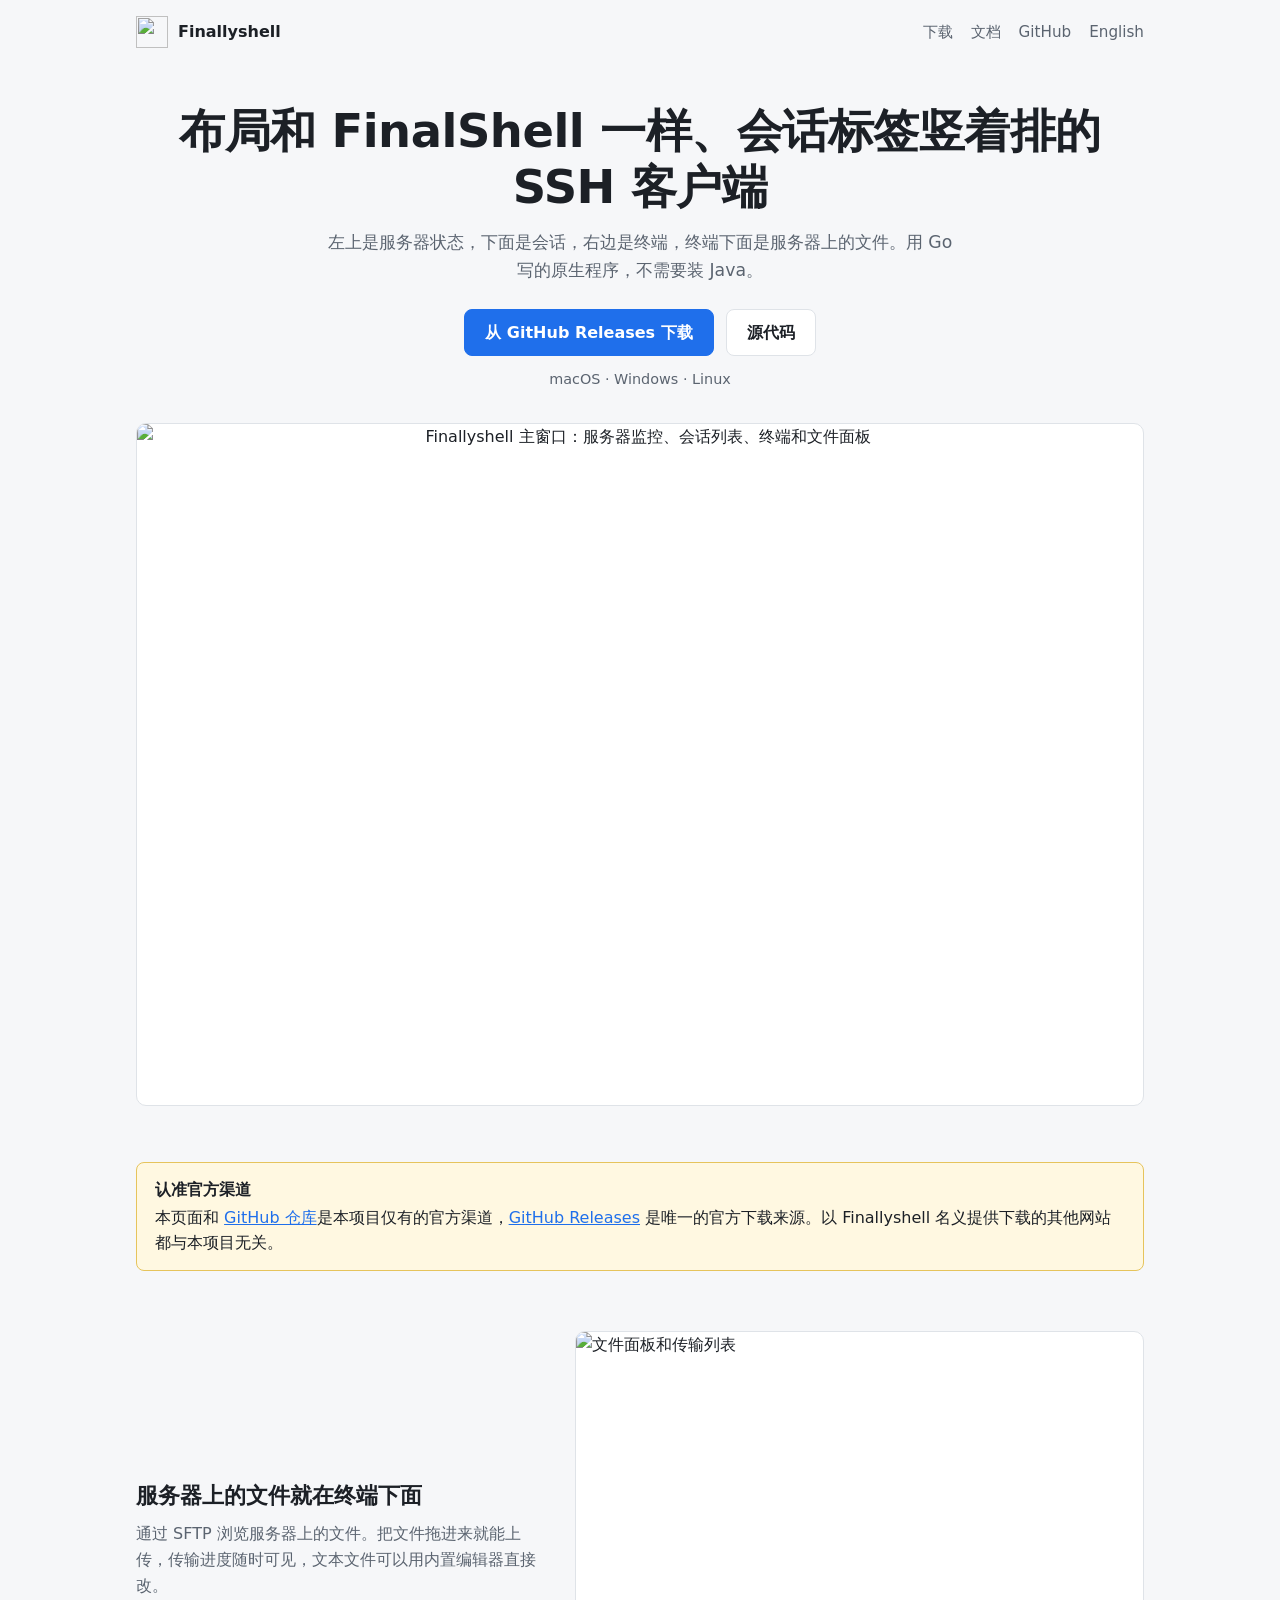
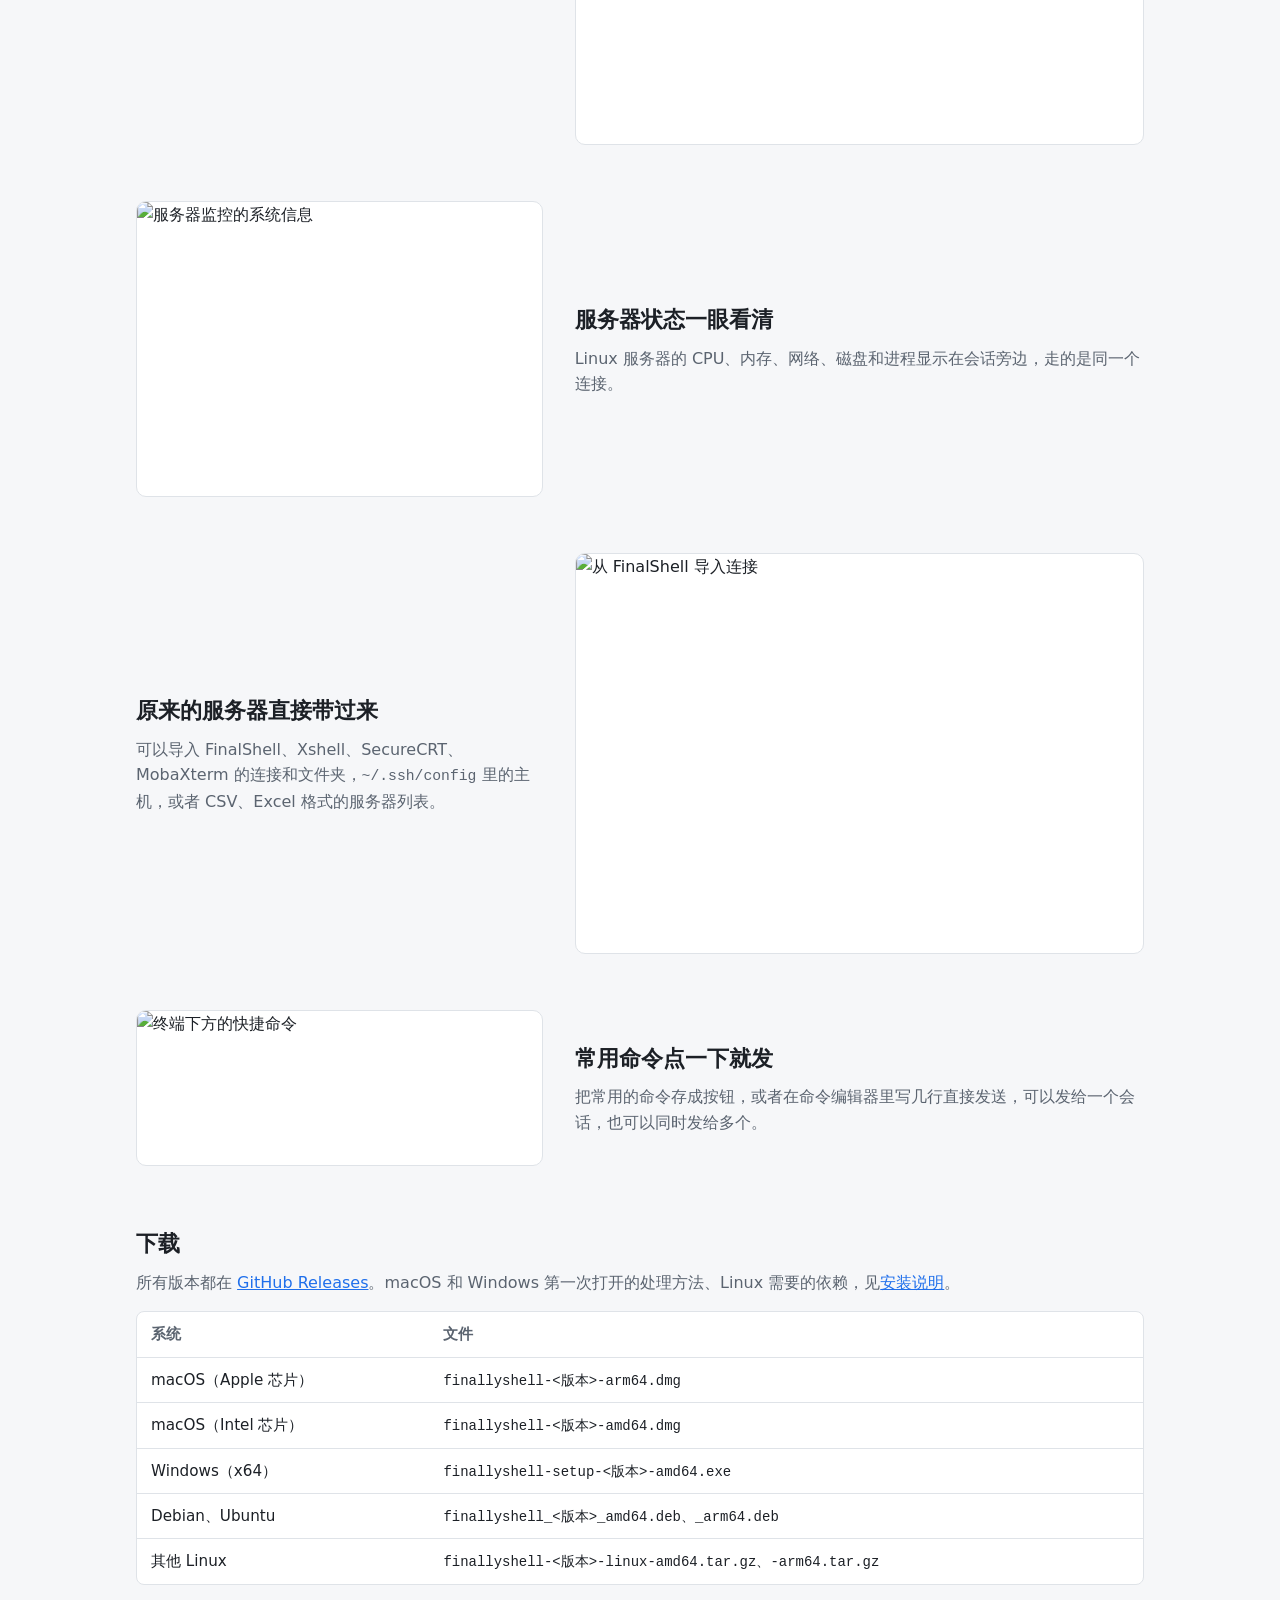
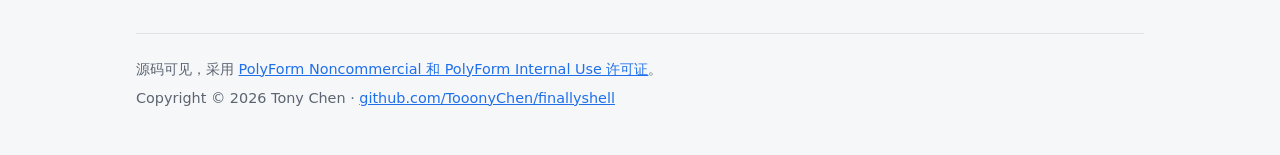
==== site/zh-CN/index.html @ c536961a "docs: add a project site and name the official sources site/ holds a static page in English and Simp" ====
<!doctype html>
<html lang="zh-Hans">
<head>
<meta charset="utf-8">
<meta name="viewport" content="width=device-width, initial-scale=1">
<title>Finallyshell：布局和 FinalShell 一样的 SSH 客户端</title>
<meta name="description" content="布局和 FinalShell 一样、会话标签竖着排的 SSH 客户端，用 Go 编写。终端、SFTP 文件和服务器监控在同一个原生窗口里，支持 macOS、Windows 和 Linux。">
<meta property="og:title" content="Finallyshell：布局和 FinalShell 一样的 SSH 客户端">
<meta property="og:description" content="布局和 FinalShell 一样、会话标签竖着排的 SSH 客户端，用 Go 编写。终端、SFTP 文件和服务器监控在同一个原生窗口里，支持 macOS、Windows 和 Linux。">
<meta property="og:image" content="https://tooonychen.github.io/finallyshell/screenshots/main-zh-CN.png">
<link rel="canonical" href="https://tooonychen.github.io/finallyshell/zh-CN/">
<link rel="alternate" hreflang="en" href="https://tooonychen.github.io/finallyshell/">
<link rel="alternate" hreflang="zh-Hans" href="https://tooonychen.github.io/finallyshell/zh-CN/">
<link rel="icon" type="image/png" href="../icon.png">
<link rel="stylesheet" href="../style.css">
</head>
<body>
<div class="wrap">
  <header class="top">
    <a class="brand" href="../zh-CN/"><img src="../icon.png" alt="">Finallyshell</a>
    <nav class="links">
      <a href="#download">下载</a>
      <a href="https://github.com/TooonyChen/finallyshell/blob/main/docs/zh-CN/features.md">文档</a>
      <a href="https://github.com/TooonyChen/finallyshell">GitHub</a>
      <a href="../" lang="en">English</a>
    </nav>
  </header>

  <main>
    <div class="hero">
      <h1>布局和 FinalShell 一样、会话标签竖着排的 SSH 客户端</h1>
      <p>左上是服务器状态，下面是会话，右边是终端，终端下面是服务器上的文件。用 Go 写的原生程序，不需要装 Java。</p>
      <div class="actions">
        <a class="button primary" href="https://github.com/TooonyChen/finallyshell/releases/latest">从 GitHub Releases 下载</a>
        <a class="button" href="https://github.com/TooonyChen/finallyshell">源代码</a>
      </div>
      <div class="platforms">macOS · Windows · Linux</div>
      <div class="shot"><img src="../screenshots/main-zh-CN.png" width="2672" height="1808" alt="Finallyshell 主窗口：服务器监控、会话列表、终端和文件面板"></div>
    </div>

    <div class="notice">
      <strong>认准官方渠道</strong>
      本页面和 <a href="https://github.com/TooonyChen/finallyshell">GitHub 仓库</a>是本项目仅有的官方渠道，<a href="https://github.com/TooonyChen/finallyshell/releases">GitHub Releases</a> 是唯一的官方下载来源。以 Finallyshell 名义提供下载的其他网站都与本项目无关。
    </div>

    <section class="feature">
      <div class="text">
        <h2>服务器上的文件就在终端下面</h2>
        <p>通过 SFTP 浏览服务器上的文件。把文件拖进来就能上传，传输进度随时可见，文本文件可以用内置编辑器直接改。</p>
      </div>
      <div class="shot"><img src="../screenshots/transfers-zh-CN.png" width="1552" height="1128" loading="lazy" alt="文件面板和传输列表"></div>
    </section>

    <section class="feature">
      <div class="text">
        <h2>服务器状态一眼看清</h2>
        <p>Linux 服务器的 CPU、内存、网络、磁盘和进程显示在会话旁边，走的是同一个连接。</p>
      </div>
      <div class="shot"><img src="../screenshots/system-info-zh-CN.png" width="1552" height="1128" loading="lazy" alt="服务器监控的系统信息"></div>
    </section>

    <section class="feature">
      <div class="text">
        <h2>原来的服务器直接带过来</h2>
        <p>可以导入 FinalShell、Xshell、SecureCRT、MobaXterm 的连接和文件夹，<code>~/.ssh/config</code> 里的主机，或者 CSV、Excel 格式的服务器列表。</p>
      </div>
      <div class="shot"><img src="../screenshots/import-finalshell-zh-CN.png" width="1832" height="1288" loading="lazy" alt="从 FinalShell 导入连接"></div>
    </section>

    <section class="feature">
      <div class="text">
        <h2>常用命令点一下就发</h2>
        <p>把常用的命令存成按钮，或者在命令编辑器里写几行直接发送，可以发给一个会话，也可以同时发给多个。</p>
      </div>
      <div class="shot"><img src="../screenshots/quick-commands-zh-CN.png" width="2192" height="834" loading="lazy" alt="终端下方的快捷命令"></div>
    </section>

    <div class="download" id="download">
      <h2>下载</h2>
      <p>所有版本都在 <a href="https://github.com/TooonyChen/finallyshell/releases/latest">GitHub Releases</a>。macOS 和 Windows 第一次打开的处理方法、Linux 需要的依赖，见<a href="https://github.com/TooonyChen/finallyshell/blob/main/README.zh-CN.md#安装">安装说明</a>。</p>
      <div class="table">
        <table>
          <tr><th>系统</th><th>文件</th></tr>
          <tr><td>macOS（Apple 芯片）</td><td><code>finallyshell-&lt;版本&gt;-arm64.dmg</code></td></tr>
          <tr><td>macOS（Intel 芯片）</td><td><code>finallyshell-&lt;版本&gt;-amd64.dmg</code></td></tr>
          <tr><td>Windows（x64）</td><td><code>finallyshell-setup-&lt;版本&gt;-amd64.exe</code></td></tr>
          <tr><td>Debian、Ubuntu</td><td><code>finallyshell_&lt;版本&gt;_amd64.deb、_arm64.deb</code></td></tr>
          <tr><td>其他 Linux</td><td><code>finallyshell-&lt;版本&gt;-linux-amd64.tar.gz、-arm64.tar.gz</code></td></tr>
        </table>
      </div>
    </div>
  </main>

  <footer>
    <p>源码可见，采用 <a href="https://github.com/TooonyChen/finallyshell/blob/main/LICENSE">PolyForm Noncommercial 和 PolyForm Internal Use 许可证</a>。</p>
    <p>Copyright © 2026 Tony Chen · <a href="https://github.com/TooonyChen/finallyshell">github.com/TooonyChen/finallyshell</a></p>
  </footer>
</div>
</body>
</html>
---- site/style.css ----
:root {
  --bg: #f6f7f9;
  --surface: #ffffff;
  --text: #1c2026;
  --muted: #5b6470;
  --line: #dfe3e8;
  --accent: #1f6feb;
  --accent-text: #ffffff;
  --notice-bg: #fff8e1;
  --notice-line: #e6c45c;
}
@media (prefers-color-scheme: dark) {
  :root {
    --bg: #14171b;
    --surface: #1c2026;
    --text: #e8eaed;
    --muted: #9aa3ad;
    --line: #2d333b;
    --accent: #4c8dff;
    --accent-text: #0b0d10;
    --notice-bg: #2a2412;
    --notice-line: #7a6420;
  }
}
* { box-sizing: border-box; }
html { scroll-behavior: smooth; }
body {
  margin: 0;
  background: var(--bg);
  color: var(--text);
  font: 16px/1.6 system-ui, -apple-system, "Segoe UI", "PingFang SC", "Microsoft YaHei", sans-serif;
}
a { color: var(--accent); }
img { max-width: 100%; height: auto; display: block; }
code { font-family: ui-monospace, SFMono-Regular, Menlo, Consolas, monospace; font-size: 0.92em; }
.wrap { max-width: 1040px; margin: 0 auto; padding: 0 16px; }

header.top { display: flex; align-items: center; justify-content: space-between; padding: 16px 0; }
.brand { display: flex; align-items: center; gap: 10px; font-weight: 600; color: var(--text); text-decoration: none; }
.brand img { width: 32px; height: 32px; }
nav.links { display: flex; gap: 18px; font-size: 0.95rem; }
nav.links a { color: var(--muted); text-decoration: none; }
nav.links a:hover { color: var(--text); }

.hero { text-align: center; padding: 40px 0 24px; }
.hero h1 { font-size: clamp(1.9rem, 5vw, 2.9rem); line-height: 1.2; margin: 0 0 14px; letter-spacing: -0.01em; }
.hero p { color: var(--muted); max-width: 640px; margin: 0 auto 24px; font-size: 1.08rem; }
.actions { display: flex; gap: 12px; justify-content: center; flex-wrap: wrap; }
.button {
  display: inline-block; padding: 10px 20px; border-radius: 8px; text-decoration: none;
  font-weight: 600; border: 1px solid var(--line); color: var(--text); background: var(--surface);
}
.button.primary { background: var(--accent); border-color: var(--accent); color: var(--accent-text); }
.platforms { color: var(--muted); font-size: 0.9rem; margin-top: 12px; }
.shot { border: 1px solid var(--line); border-radius: 10px; overflow: hidden; background: var(--surface); }
.hero .shot { margin-top: 32px; }

.notice {
  margin: 32px 0; padding: 14px 18px; border: 1px solid var(--notice-line);
  background: var(--notice-bg); border-radius: 8px;
}
.notice strong { display: block; margin-bottom: 2px; }

section.feature { display: grid; grid-template-columns: 1fr 1.4fr; gap: 32px; align-items: center; padding: 28px 0; }
section.feature:nth-of-type(even) .text { order: 2; }
section.feature h2 { margin: 0 0 8px; font-size: 1.4rem; }
section.feature p { margin: 0; color: var(--muted); }
@media (max-width: 760px) {
  section.feature { grid-template-columns: 1fr; gap: 16px; }
  section.feature:nth-of-type(even) .text { order: 0; }
  nav.links { gap: 12px; font-size: 0.88rem; }
}

.download { padding: 32px 0 8px; }
.download h2 { font-size: 1.4rem; margin: 0 0 8px; }
.download p { color: var(--muted); margin: 0 0 16px; }
.table { overflow-x: auto; border: 1px solid var(--line); border-radius: 8px; background: var(--surface); }
table { border-collapse: collapse; width: 100%; font-size: 0.95rem; }
th, td { text-align: left; padding: 10px 14px; border-bottom: 1px solid var(--line); white-space: nowrap; }
tr:last-child td { border-bottom: 0; }
th { color: var(--muted); font-weight: 600; }

footer { margin-top: 40px; padding: 24px 0 40px; border-top: 1px solid var(--line); color: var(--muted); font-size: 0.9rem; }
footer p { margin: 0 0 6px; }
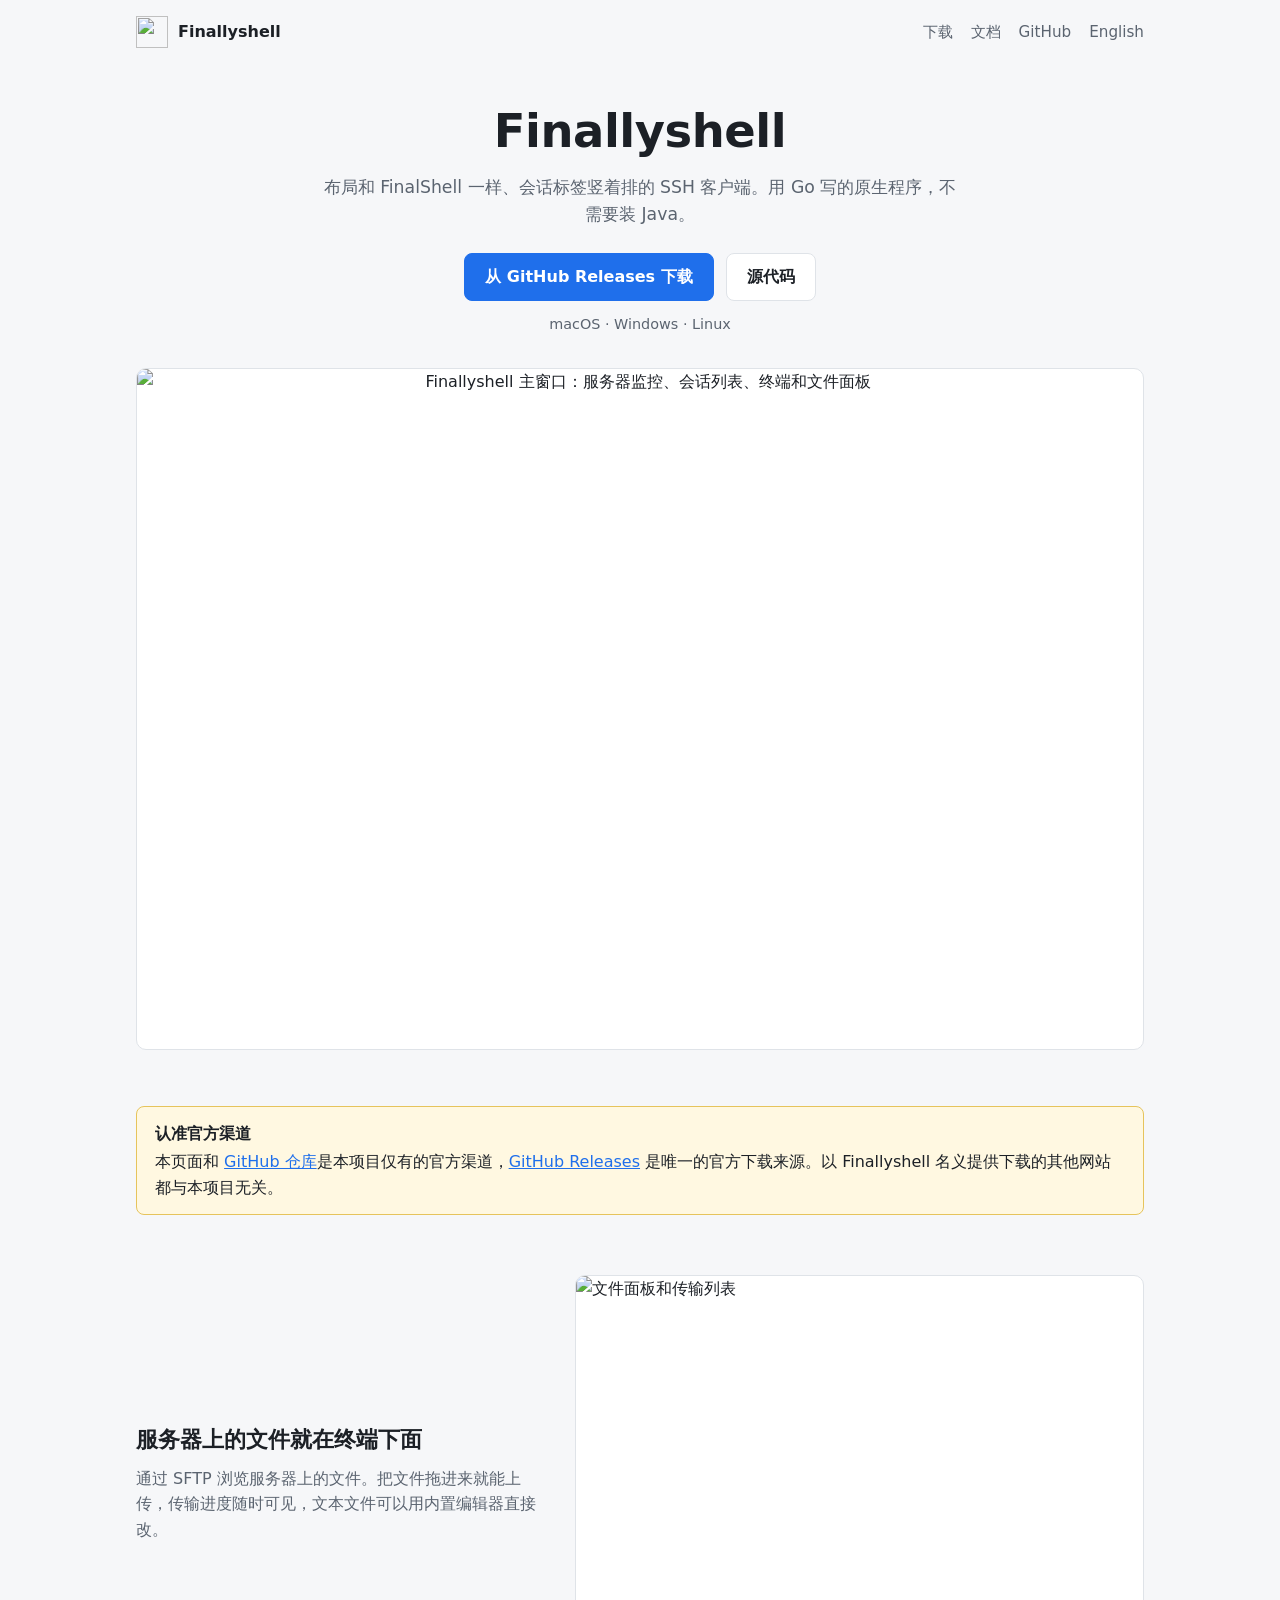
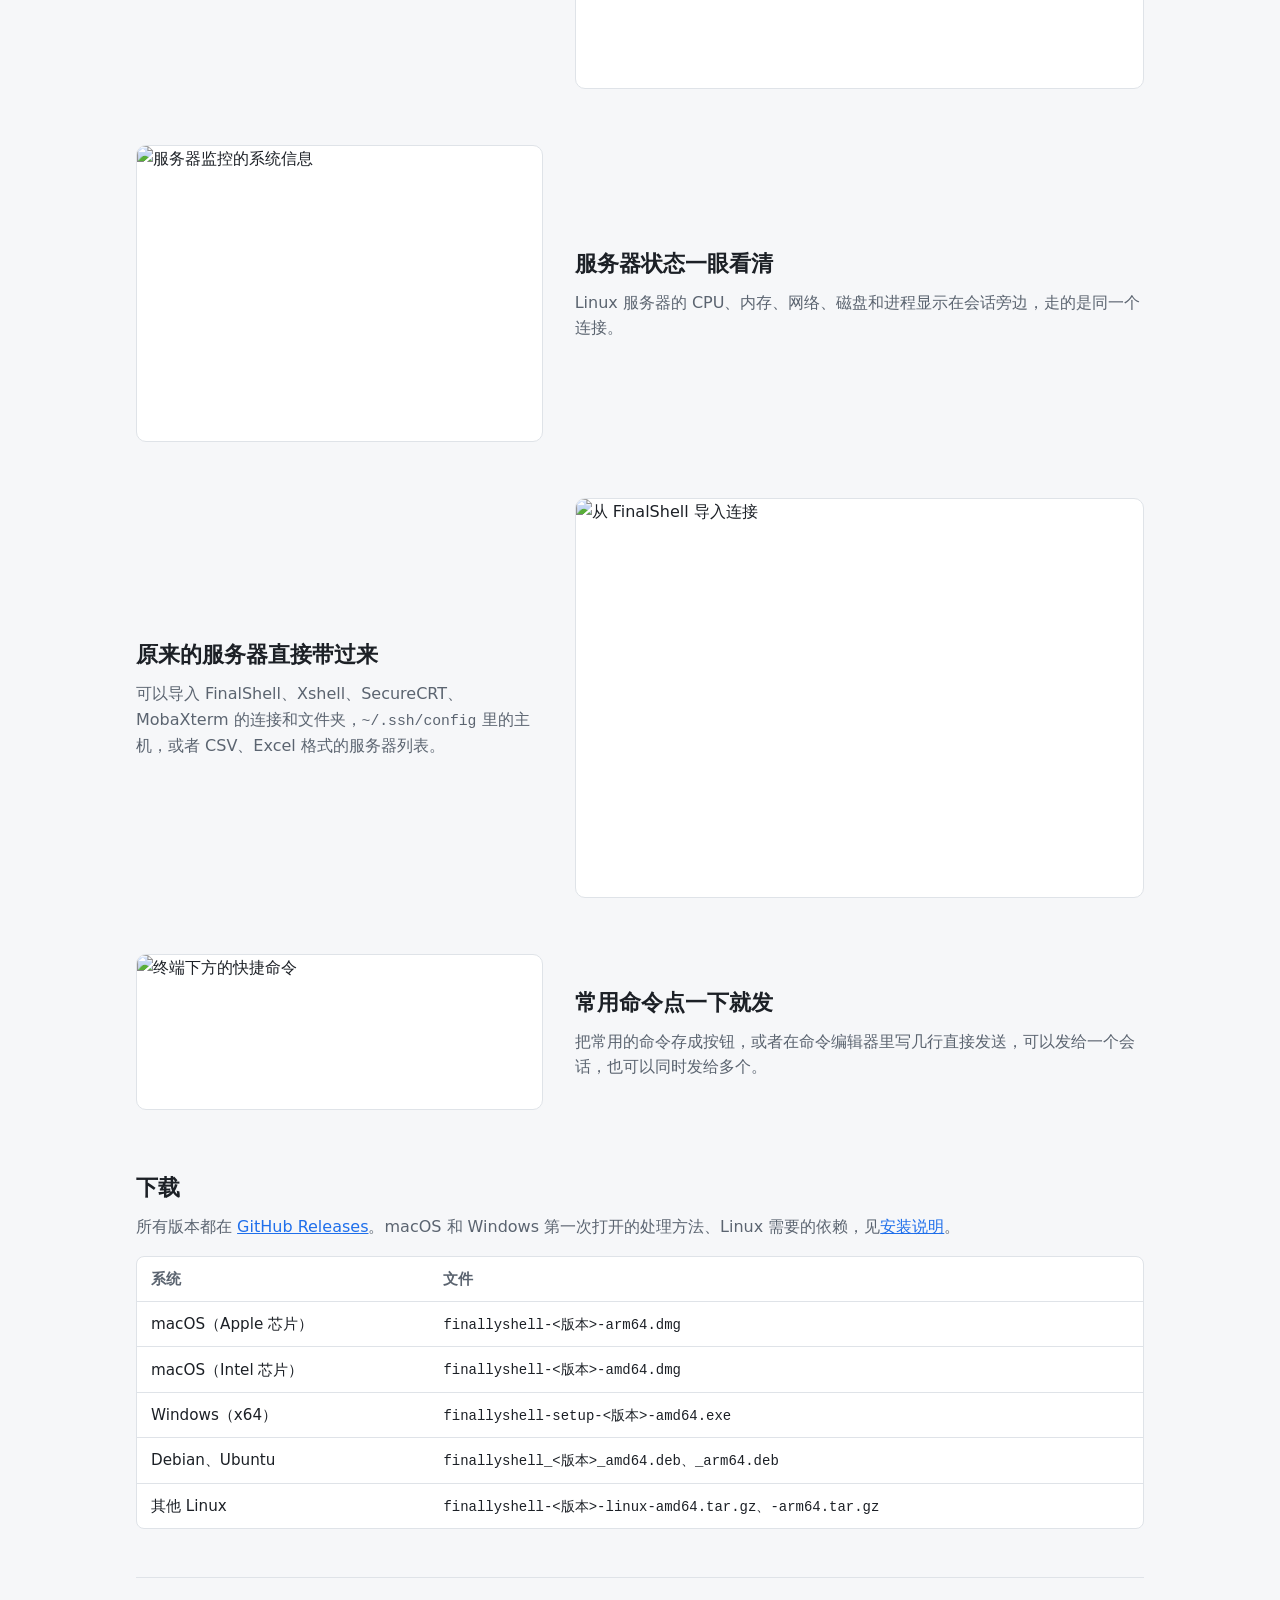
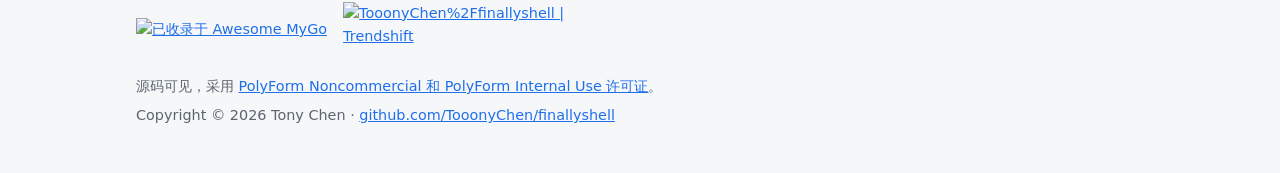
==== commit 13429b50: "docs(site): shorten the title and add the badges to the footer Refs #192  Co-Authored-By: Claude Fab" ====
--- a/site/zh-CN/index.html
+++ b/site/zh-CN/index.html
@@ -3,9 +3,9 @@
 <head>
 <meta charset="utf-8">
 <meta name="viewport" content="width=device-width, initial-scale=1">
-<title>Finallyshell：布局和 FinalShell 一样的 SSH 客户端</title>
+<title>Finallyshell</title>
 <meta name="description" content="布局和 FinalShell 一样、会话标签竖着排的 SSH 客户端，用 Go 编写。终端、SFTP 文件和服务器监控在同一个原生窗口里，支持 macOS、Windows 和 Linux。">
-<meta property="og:title" content="Finallyshell：布局和 FinalShell 一样的 SSH 客户端">
+<meta property="og:title" content="Finallyshell">
 <meta property="og:description" content="布局和 FinalShell 一样、会话标签竖着排的 SSH 客户端，用 Go 编写。终端、SFTP 文件和服务器监控在同一个原生窗口里，支持 macOS、Windows 和 Linux。">
 <meta property="og:image" content="https://tooonychen.github.io/finallyshell/screenshots/main-zh-CN.png">
 <link rel="canonical" href="https://tooonychen.github.io/finallyshell/zh-CN/">
@@ -28,8 +28,8 @@
 
   <main>
     <div class="hero">
-      <h1>布局和 FinalShell 一样、会话标签竖着排的 SSH 客户端</h1>
-      <p>左上是服务器状态，下面是会话，右边是终端，终端下面是服务器上的文件。用 Go 写的原生程序，不需要装 Java。</p>
+      <h1>Finallyshell</h1>
+      <p>布局和 FinalShell 一样、会话标签竖着排的 SSH 客户端。用 Go 写的原生程序，不需要装 Java。</p>
       <div class="actions">
         <a class="button primary" href="https://github.com/TooonyChen/finallyshell/releases/latest">从 GitHub Releases 下载</a>
         <a class="button" href="https://github.com/TooonyChen/finallyshell">源代码</a>
@@ -92,6 +92,10 @@
   </main>
 
   <footer>
+    <div class="badges">
+      <a href="https://awesomemygo.dev/apps/finallyshell" target="_blank" rel="noopener noreferrer"><img src="https://awesomemygo.dev/badge.svg" alt="已收录于 Awesome MyGo"></a>
+      <a href="https://trendshift.io/repositories/343771?utm_source=trendshift-badge&amp;utm_medium=badge&amp;utm_campaign=badge-trendshift-343771" target="_blank" rel="noopener noreferrer"><img src="https://trendshift.io/api/badge/trendshift/repositories/343771/daily?language=Go" alt="TooonyChen%2Ffinallyshell | Trendshift" width="250" height="55"/></a>
+    </div>
     <p>源码可见，采用 <a href="https://github.com/TooonyChen/finallyshell/blob/main/LICENSE">PolyForm Noncommercial 和 PolyForm Internal Use 许可证</a>。</p>
     <p>Copyright © 2026 Tony Chen · <a href="https://github.com/TooonyChen/finallyshell">github.com/TooonyChen/finallyshell</a></p>
   </footer>
--- a/site/style.css
+++ b/site/style.css
@@ -82,3 +82,5 @@
 
 footer { margin-top: 40px; padding: 24px 0 40px; border-top: 1px solid var(--line); color: var(--muted); font-size: 0.9rem; }
 footer p { margin: 0 0 6px; }
+.badges { display: flex; flex-wrap: wrap; align-items: center; gap: 16px; margin-bottom: 18px; }
+.badges img { display: block; }
